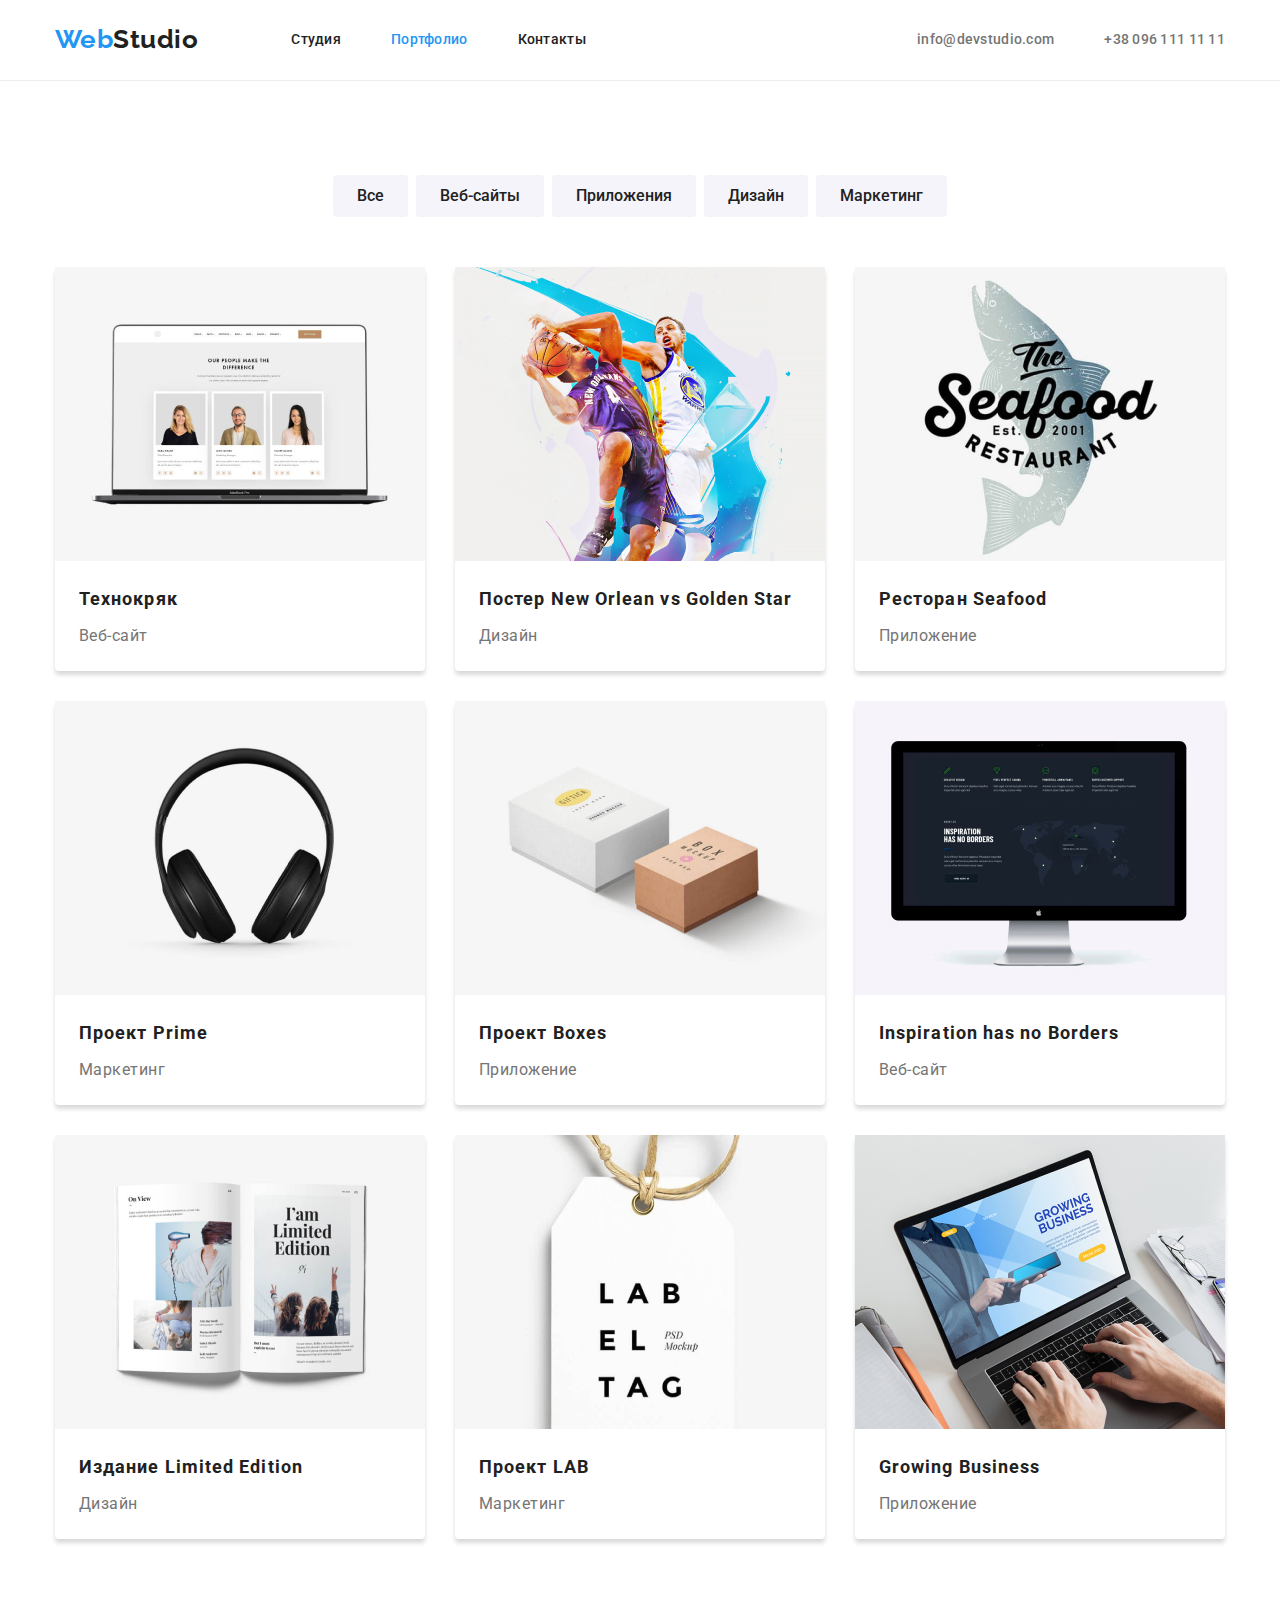
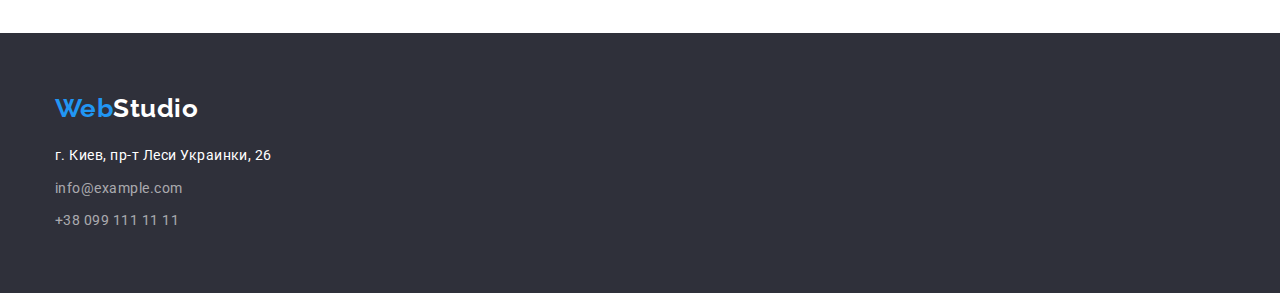
==== portfolio.html @ 8f2142db "starting-files" ====
<!DOCTYPE html>
<html lang="ru">

<head>
    <meta charset="UTF-8">
    <meta name="viewport" content="width=device-width, initial-scale=1.0">
    <title>ВебСтудия</title>
    <link rel="preconnect" href="https://fonts.gstatic.com">
    <link href="https://fonts.googleapis.com/css2?family=Raleway:wght@700&family=Roboto:wght@400;500;700;900&display=swap"
        rel="stylesheet">
    <link rel="stylesheet" href="https://cdnjs.cloudflare.com/ajax/libs/modern-normalize/1.0.0/modern-normalize.css">
    <link rel="stylesheet" href="./css/stylesheet.css">
</head>

<body>
    <!-- header -->
    <header class="header">
        <div class="container oneline">
            <nav class="navigation">
                <a class="logo-header" href="./index.html" lang="en">Web<span class="studio-above">Studio</span></a>
                <ul class="nav-links">
                    <li class="nav-links-item"><a class="nav-link" href="./index.html">Студия</a></li>
                    <li class="nav-links-item"><a class="nav-link" href="./portfolio.html"><span class="this-page">Портфолио</span></a></li>
                    <li class="nav-links-item"><a class="nav-link" href="#">Контакты</a></li>
                </ul>
            </nav>
            <ul class="header-address">
                <li class="header-address-item"><a class="nav-contact-link" href="mailto:info@devstudio.com">info@devstudio.com</a></li>
                <li class="header-address-item"><a class="nav-contact-link" href="tel:+380961111111">+38 096 111 11 11</a></li>
            </ul>
        </div>
    </header>

    <main>

        <!-- portfolio -->
        <section class="portfolio">
            <div class="container">    
                <h1 hidden>Портфолио</h1>

                <!-- buttons -->
                <ul class="buttons">
                    <li class="buttons-item"><button type="button" class="sort-button">Все</button></li>
                    <li class="buttons-item"><button type="button" class="sort-button">Веб-сайты</button></li>
                    <li class="buttons-item"><button type="button" class="sort-button">Приложения</button></li>
                    <li class="buttons-item"><button type="button" class="sort-button">Дизайн</button></li>
                    <li class="buttons-item"><button type="button" class="sort-button">Маркетинг</button></li>
                </ul>

                <!-- projects -->
                <h2 hidden>Ссылки на проекты</h2>
                <ul class="projects">
                    <li class="projects-item">
                        <a href="#">
                            <img class="projects-pic" src= ./index-images/projects/technokrjak.jpg alt="Технокряк" width="370" height="294">
                            <div class="projects-text"> 
                                <h3 class="projects-title">Технокряк</h3>
                                <p class="projects-type">Веб-сайт</p>
                            </div>
                        </a>
                    </li>
                    <li class="projects-item">
                        <a href="#">
                            <img class="projects-pic" src="./index-images/projects/neworlean.jpg" alt="Постер New Orlean vs Golden Star" width="370" height="294">
                            <div class="projects-text">
                                <h3 class="projects-title">Постер New Orlean vs Golden Star</h3>
                                <p class="projects-type">Дизайн</p>
                            </div>
                        </a>
                    </li>
                    <li class="projects-item">
                        <a href="#">
                            <img class="projects-pic" src="./index-images/projects/seafood.jpg" alt="Ресторан Seafood" width="370" height="294">
                            <div class="projects-text">
                                <h3 class="projects-title">Ресторан Seafood</h3>
                                <p class="projects-type">Приложение</p>
                            </div>
                        </a>
                    </li>
                    <li class="projects-item">
                        <a href="#">
                            <img class="projects-pic" src="./index-images/projects/prime.jpg" alt="Проект Prime" width="370" height="294">
                            <div class="projects-text">
                                <h3 class="projects-title">Проект Prime</h3>
                                <p class="projects-type">Маркетинг</p>
                            </div>
                        </a>
                    </li>
                    <li class="projects-item">
                        <a href="#">
                            <img class="projects-pic" src="./index-images/projects/boxes.jpg" alt="Проект Boxes" width="370" height="294">
                            <div class="projects-text">
                                <h3 class="projects-title">Проект Boxes</h3>
                                <p class="projects-type">Приложение</p>
                            </div>
                        </a>
                    </li>
                    <li class="projects-item">
                        <a href="#">
                            <img class="projects-pic" src="./index-images/projects/inspiration.jpg" alt="Inspiration has no Borders" width="370" height="294">
                            <div class="projects-text">
                                <h3 class="projects-title">Inspiration has no Borders</h3>
                                <p class="projects-type">Веб-сайт</p>
                            </div>
                        </a>
                    </li>
                    <li class="projects-item">
                        <a href="#">
                            <img class="projects-pic" src="./index-images/projects/limitededition.jpg" alt="Издание Limited Edition" width="370" height="294">
                            <div class="projects-text">
                                <h3 class="projects-title">Издание Limited Edition</h3>
                                <p class="projects-type">Дизайн</p>
                            </div>
                        </a>
                    </li>
                    <li class="projects-item">
                        <a href="#">
                            <img class="projects-pic" src="./index-images/projects/lab.jpg" alt="Проект LAB" width="370" height="294">
                            <div class="projects-text">
                                <h3 class="projects-title">Проект LAB</h3>
                                <p class="projects-type">Маркетинг</p>
                            </div>
                        </a>
                    </li>
                    <li class="projects-item">
                        <a href="#">
                            <img class="projects-pic" src="./index-images/projects/growing.jpg" alt="Growing Business" width="370" height="294">
                            <div class="projects-text">
                                <h3 class="projects-title">Growing Business</h3>
                                <p class="projects-type">Приложение</p>
                            </div>
                        </a>
                    </li>
                </ul>
            </div>
        </section>
    </main>

    <!-- footer -->
    <footer class="footer">
        <div class="container">
            <a class="logo-footer" href="./index.html" lang="en">Web<span class="studio-below">Studio</span></a>
            <address class="footer-addresses">
                <a class="address-link" href="#">г. Киев, пр-т Леси Украинки, 26</a>
                <a class="contact-link" href="mailto:info@example.com">info@example.com</a>
                <a class="contact-link" href="tel:+380991111111">+38 099 111 11 11</a>
            </address>
        </div>
    </footer>

</body>

</html>
---- css/stylesheet.css ----
:root {
  --accent-color: #2196f3;
  --h-color: #212121;
  --text-color: #757575;
  --white-color: #ffffff;
  --font-family: Roboto, sans-serif;
}

html {
  box-sizing: border-box;
}

*,
*::after,
*::before {
  box-sizing: inherit;
}

body {
  font-family: var(--font-family);
  letter-spacing: 0.03em;
  font-style: normal;
  margin: 0;
}

ul {
  margin: 0;
  padding: 0;
}

a {
  text-decoration: none;
}

h1,
h2,
h3,
h4,
h5,
h6,
p {
  margin: 0;
}

img {
  display: block;
  max-width: 100%;
  height: auto;
}

.container {
  width: 1200px;
  padding: 0 15px;
  margin: 0 auto;
}

/* header */

.header {
  display: flex;
  align-items: center;
  border-bottom: 1px solid #ececec;
}

.oneline {
  display: flex;
}

.navigation {
  display: flex;
}

.logo-header {
  display: inline-block;
  padding-top: 24px;
  padding-bottom: 25px;
  margin-right: 93px;
  font-family: Raleway, sans-serif;
  font-weight: 700;
  font-size: 26px;
  line-height: 1.19;
  color: var(--accent-color);
}

.studio-above {
  color: var(--h-color);
}

.nav-links {
  list-style: none;
  display: flex;
}

.nav-links-item {
  display: inline-block;
  margin-right: 50px;
}

.nav-links .nav-links-item:last-child {
  margin-right: 0;
}

.nav-link {
  display: inline-block;
  padding: 32px 0;
  font-weight: 500;
  font-size: 14px;
  line-height: 1.14;
  letter-spacing: 0.02em;
  color: var(--h-color);
}

.nav-link > .this-page {
  color: var(--accent-color);
}

.nav-link:hover,
.nav-link:focus,
.nav-contact-link:hover,
.nav-contact-link:focus {
  color: var(--accent-color);
}

.nav-contact-link {
  display: inline-block;
  font-weight: 500;
  font-size: 14px;
  line-height: 1.14;
  letter-spacing: 0.02em;
  color: var(--text-color);
  padding: 32px 0;
}

.header-address-item {
  display: inline-block;
  margin-right: 50px;
}

.header-address .header-address-item:last-child {
  margin-right: 0;
}

address {
  font-style: normal;
}

.header-address {
  margin-left: auto;
  display: flex;
  list-style: none;
}

/* footer */

.footer {
  background: #2f303a;
  padding-top: 60px;
  padding-bottom: 60px;
}

.logo-footer {
  display: inline-block;
  margin-bottom: 20px;
  font-family: Raleway, sans-serif;
  font-weight: 700;
  font-size: 26px;
  line-height: 1.19;
  color: var(--accent-color);
}

.studio-below {
  color: var(--white-color);
}

.footer-addresses {
  display: flex;
  flex-direction: column;
}

.address-link {
  font-weight: 400;
  font-size: 14px;
  line-height: 1.7;
  color: var(--white-color);
}

.contact-link {
  display: inline-block;
  margin-top: 9px;
  font-weight: 400;
  font-size: 14px;
  line-height: 1.7;
  color: rgba(255, 255, 255, 0.6);
}

/* index page */

/* hero */

.hero {
  background: #2f303a;
  padding: 200px 0px;
}

.hero-title {
  text-align: center;
  display: block;
  margin: 0 auto 30px;
  width: 696px;
  font-weight: 900;
  font-size: 44px;
  line-height: 1.36;
  letter-spacing: 0.06em;
  text-transform: uppercase;
  color: var(--white-color);
}

.order-button {
  display: block;
  padding: 8px 30px;
  margin: 0 auto;
  font-weight: 700;
  font-size: 16px;
  line-height: 1.875;
  letter-spacing: 0.06em;
  color: var(--white-color);
  background: var(--accent-color);
  box-shadow: 0px 4px 4px rgba(0, 0, 0, 0.15);
  border-radius: 4px;
  border-color: transparent;
  cursor: pointer;
}

/* usp */

.usp {
  padding: 94px 0;
}

.list {
  display: flex;
  list-style: none;
}

.list-item {
  display: inline-block;
  margin-right: 30px;
}

.list-item:last-child {
  margin-right: 0;
}

.list-item-title {
  display: inline-block;
  height: 16px;
  margin-bottom: 10px;
  font-weight: 700;
  font-size: 14px;
  line-height: 1.14;
  text-transform: uppercase;
  color: var(--h-color);
}

.list-item-descr {
  display: inline-block;
  font-weight: 400;
  font-size: 14px;
  line-height: 1.7;
  color: var(--text-color);
  height: 75px;
}

/* our job */

.ourjob {
  display: block;
  padding-bottom: 94px;
  text-align: center;
}

.section-title {
  font-weight: 700;
  font-size: 36px;
  line-height: 1.17;
  color: var(--h-color);
  margin-bottom: 50px;
}

.ourjob-list {
  display: flex;
  list-style: none;
}

.ourjob-list-item {
  display: inline-block;
  margin-right: 30px;
}

.ourjob-list-item:last-child {
  margin-right: 0px;
}

/* team */

.team {
  background: #f5f4fa;
  padding: 94px 0;
  text-align: center;
}

.members {
  display: flex;
  list-style: none;
}

.member-card {
  display: inline-block;
  margin-right: 30px;
  box-shadow: 0px 4px 4px rgba(0, 0, 0, 0.15);
  border-radius: 4px;
  border-color: transparent;
}

.member-card:last-child {
  margin-right: 0px;
}

.member-picture {
  left: 215px;
  top: 1635px;
  border-radius: 0px;
}

.card-text {
  padding: 30px;
}

.member-name {
  display: block;
  margin-bottom: 10px;
  font-weight: 500;
  font-size: 16px;
  line-height: 19px;
  color: var(--h-color);
}

.member-job {
  font-weight: normal;
  font-size: 16px;
  line-height: 1.19;
  color: var(--text-color);
}

/* portfolio */

.portfolio {
  padding-top: 94px;
  padding-bottom: 94px;
}

/* buttons */

.buttons {
  list-style: none;
  margin-bottom: 50px;
  display: flex;
  justify-content: center;
}

.sort-button {
  display: inline-block;
  padding: 6px 22px;
  font-weight: 500;
  font-size: 16px;
  line-height: 1.62;
  color: var(--h-color);
  background: #f5f4fa;
  border-radius: 4px;
  border-color: transparent;
  cursor: pointer;
}

.buttons-item {
  margin-right: 8px;
}

.buttons .buttons-item:last-child {
  margin-right: 0;
}

.sort-button:hover,
.sort-button:focus {
  color: var(--white-color);
  background: var(--accent-color);
  box-shadow: 0px 3px 1px rgba(0, 0, 0, 0.1), 0px 1px 2px rgba(0, 0, 0, 0.08),
    0px 2px 2px #0000001f;
}

/* projects */

.projects {
  list-style: none;
  display: flex;
  flex-wrap: wrap;
}

.projects-item {
  width: 370px;
  margin-right: 30px;
  margin-bottom: 30px;
  box-shadow: 0px 4px 4px rgba(0, 0, 0, 0.15);
  border-radius: 4px;
  border-color: transparent;
}

.projects-item:nth-child(3n) {
  margin-right: 0;
}

.projects-item:nth-last-child(-n + 3) {
  margin-bottom: 0;
}

.projects-text {
  padding: 20px 24px;
}

.projects-title {
  display: block;
  margin-bottom: 4px;
  font-weight: 700;
  font-size: 18px;
  line-height: 2;
  letter-spacing: 0.06em;
  color: var(--h-color);
}

.projects-type {
  font-weight: 400;
  font-size: 16px;
  line-height: 1.875;
  color: var(--text-color);
}
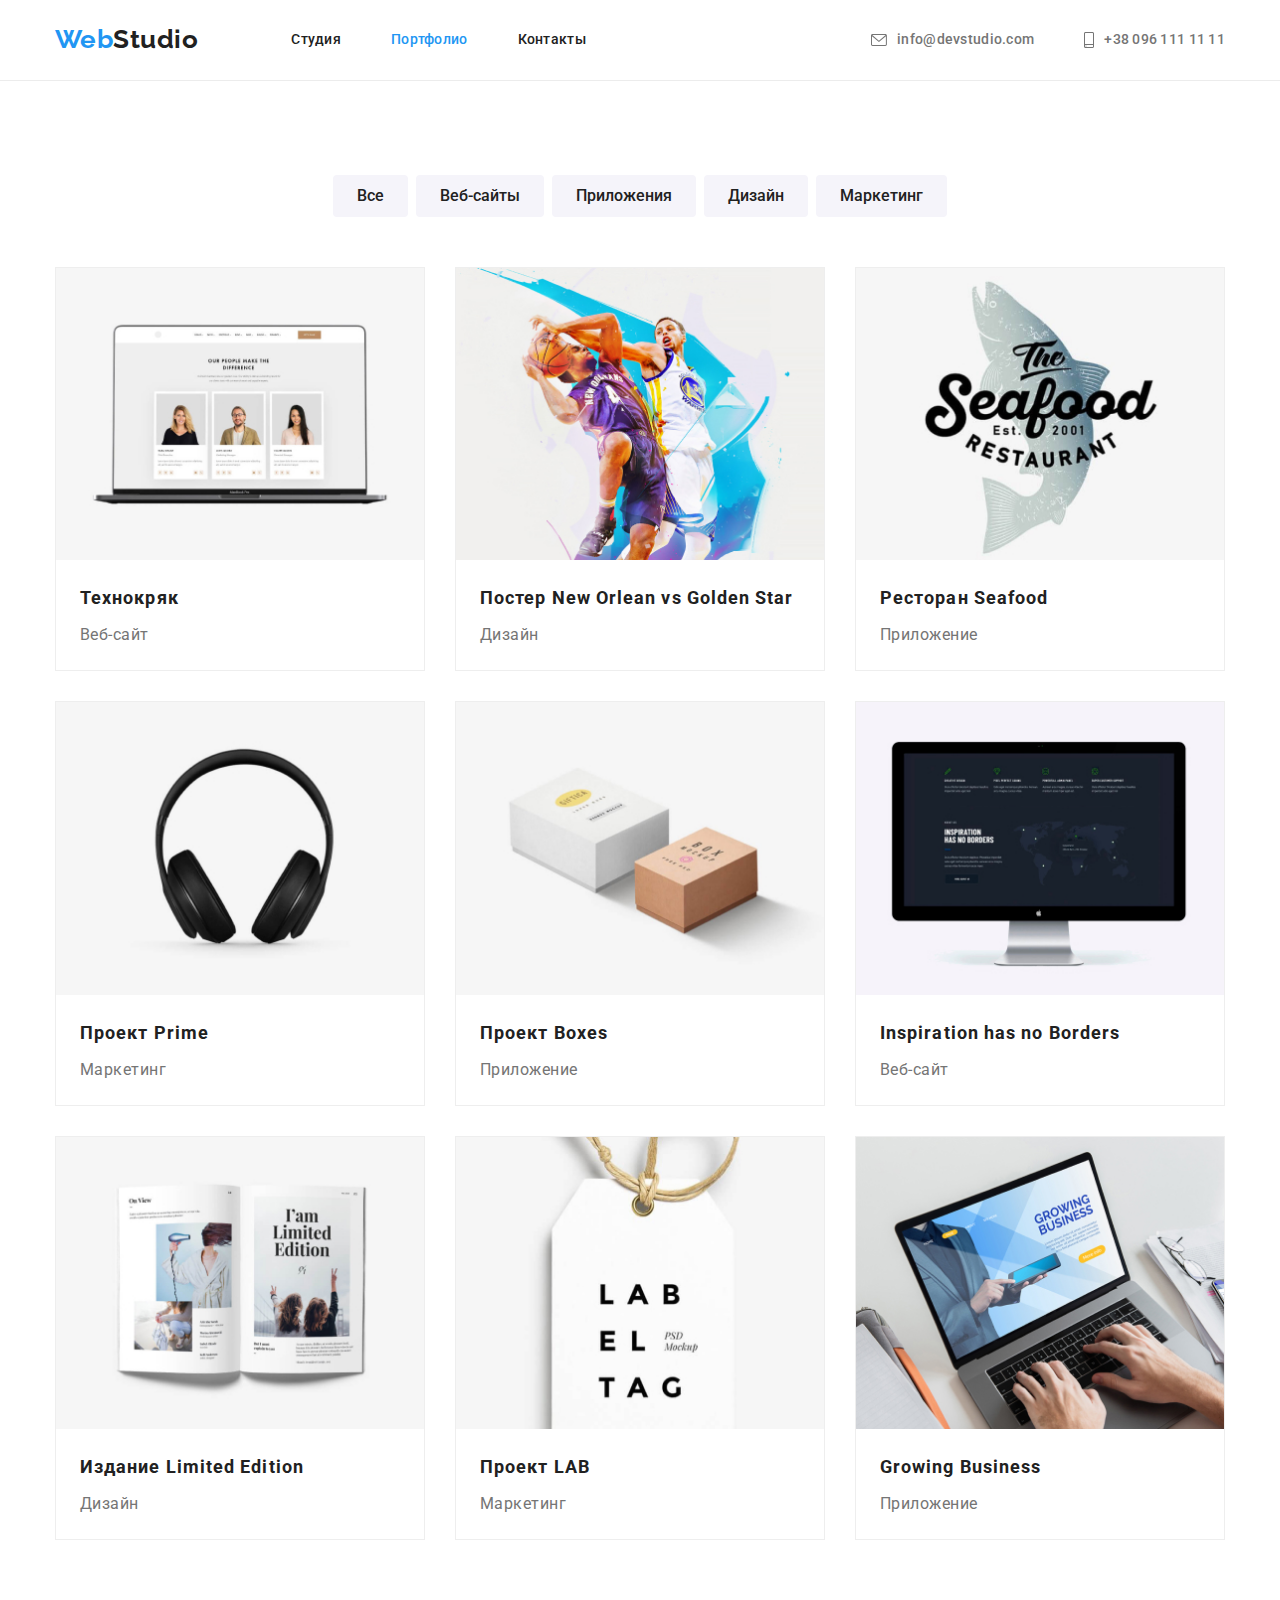
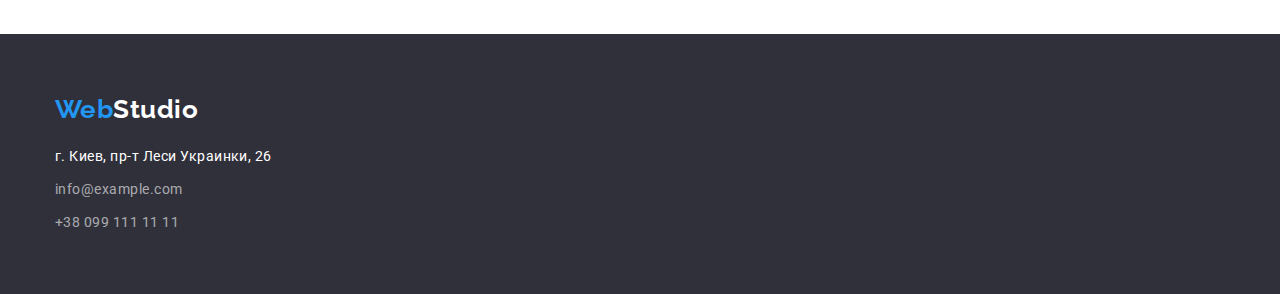
==== commit c3af6190: "except-usp-and-footer" ====
--- a/portfolio.html
+++ b/portfolio.html
@@ -25,8 +25,22 @@
                 </ul>
             </nav>
             <ul class="header-address">
-                <li class="header-address-item"><a class="nav-contact-link" href="mailto:info@devstudio.com">info@devstudio.com</a></li>
-                <li class="header-address-item"><a class="nav-contact-link" href="tel:+380961111111">+38 096 111 11 11</a></li>
+                <li class="header-address-item">
+                    <a class="nav-contact-link" href="mailto:info@devstudio.com">
+                        <svg class="header-icon" width="16" height="12">
+                            <use href="./index-images/icons/sprite.svg#icon-envelope">
+                            </use>
+                        </svg>info@devstudio.com
+                    </a>
+                </li>
+                <li class="header-address-item">
+                    <a class="nav-contact-link" href="tel:+380961111111">
+                        <svg class="header-icon" width="10" height="16">
+                            <use href="./index-images/icons/sprite.svg#icon-smartphone">
+                            </use>
+                        </svg>+38 096 111 11 11
+                    </a>
+                </li>
             </ul>
         </div>
     </header>
--- a/css/stylesheet.css
+++ b/css/stylesheet.css
@@ -121,8 +121,19 @@
   color: var(--accent-color);
 }
 
+.header-address-item {
+  display: inline-block;
+  margin-right: 50px;
+  color: var(--text-color);
+}
+
+.header-address .header-address-item:last-child {
+  margin-right: 0;
+}
+
 .nav-contact-link {
-  display: inline-block;
+  display: flex;
+  align-items: center;
   font-weight: 500;
   font-size: 14px;
   line-height: 1.14;
@@ -131,13 +142,15 @@
   padding: 32px 0;
 }
 
-.header-address-item {
-  display: inline-block;
-  margin-right: 50px;
-}
-
-.header-address .header-address-item:last-child {
-  margin-right: 0;
+.header-icon {
+  display: inline-block;
+  margin-right: 10px;
+  fill: currentColor;
+}
+
+.header-icon:hover,
+.header-icon:focus {
+  color: var(--accent-color);
 }
 
 address {
@@ -156,6 +169,8 @@
   background: #2f303a;
   padding-top: 60px;
   padding-bottom: 60px;
+  display: flex;
+  flex-direction: row;
 }
 
 .logo-footer {
@@ -193,13 +208,73 @@
   color: rgba(255, 255, 255, 0.6);
 }
 
+.join-title {
+  display: inline-block;
+  margin-bottom: 20px;
+  font-weight: 700;
+  font-size: 14px;
+  line-height: 1.14;
+  text-transform: uppercase;
+  color: var(--white-color);
+}
+/* 
+.member-links {
+  display: flex;
+  flex-direction: row;
+  justify-content: center;
+}
+
+.member-links-item {
+  display: flex;
+  justify-content: center;
+  align-items: center;
+  width: 44px;
+  height: 44px;
+  margin-right: 10px;
+  background-color: var(--white-color);
+  border-radius: 50%;
+}
+
+.member-links-item:last-child {
+  margin-right: 0;
+}
+
+.member-links-item:hover,
+.member-links-item:focus {
+  background-color: var(--accent-color);
+}
+
+.link-icon {
+  width: 20px;
+  height: 20px;
+  background-size: contain;
+  background-position: center;
+  background-repeat: no-repeat;
+  fill: #afb1b8;
+}
+
+.link-icon:hover,
+.link-icon:focus {
+  fill: var(--white-color);
+}
+ */
 /* index page */
 
 /* hero */
 
 .hero {
-  background: #2f303a;
+  max-width: 1600px;
   padding: 200px 0px;
+  margin: 0 auto;
+  background-color: #2f303a;
+  background-image: linear-gradient(
+      rgba(47, 48, 58, 0.4),
+      rgba(47, 48, 58, 0.4)
+    ),
+    url(../index-images/bcgimg.jpg);
+  background-size: cover;
+  background-repeat: no-repeat;
+  background-position: center;
 }
 
 .hero-title {
@@ -245,10 +320,38 @@
 .list-item {
   display: inline-block;
   margin-right: 30px;
+  width: 270px;
 }
 
 .list-item:last-child {
   margin-right: 0;
+}
+
+.list-item::before {
+  content: "";
+  display: block;
+  height: 120px;
+  margin-bottom: 30px;
+  background-color: #f5f4fa;
+  background-repeat: no-repeat;
+  background-position: center;
+  background-size: contain;
+}
+
+.antenna {
+  background-image: url("../index-images/icons/sprite.svg#icon-antenna");
+}
+
+.clock {
+  background-image: url("../index-images/icons/sprite.svg#icon-clock");
+}
+
+.diagram {
+  background-image: url("../index-images/icons/sprite.svg#icon-diagram");
+}
+
+.astronaut {
+  background-image: url("../index-images/icons/sprite.svg#icon-astronaut");
 }
 
 .list-item-title {
@@ -320,6 +423,7 @@
   box-shadow: 0px 4px 4px rgba(0, 0, 0, 0.15);
   border-radius: 4px;
   border-color: transparent;
+  background-color: var(--white-color);
 }
 
 .member-card:last-child {
@@ -346,10 +450,96 @@
 }
 
 .member-job {
+  display: inline-block;
+  margin-bottom: 16px;
   font-weight: normal;
   font-size: 16px;
   line-height: 1.19;
   color: var(--text-color);
+}
+
+.member-links {
+  display: flex;
+  flex-direction: row;
+  justify-content: center;
+}
+
+.member-links-item {
+  display: flex;
+  justify-content: center;
+  align-items: center;
+  width: 44px;
+  height: 44px;
+  margin-right: 10px;
+  background-color: var(--white-color);
+  border-radius: 50%;
+}
+
+.member-links-item:last-child {
+  margin-right: 0;
+}
+
+.member-links-item:hover,
+.member-links-item:focus {
+  background-color: var(--accent-color);
+}
+
+.link-icon {
+  width: 20px;
+  height: 20px;
+  background-size: contain;
+  background-position: center;
+  background-repeat: no-repeat;
+  fill: #afb1b8;
+}
+
+.link-icon:hover,
+.link-icon:focus {
+  fill: var(--white-color);
+}
+
+/* clients */
+
+.clients {
+  padding: 94px 0;
+  text-align: center;
+}
+
+.client-list {
+  display: flex;
+  list-style: none;
+}
+
+.client-item-link {
+  display: flex;
+  justify-content: center;
+  align-items: center;
+  margin-right: 30px;
+  border: 1px solid #afb1b8;
+  border-radius: 4px;
+  width: 170px;
+  height: 90px;
+}
+
+.client-item:last-child {
+  margin-right: 0;
+}
+
+.client-item-logo {
+  background-size: contain;
+  background-repeat: no-repeat;
+  background-position: center;
+  fill: #afb1b8;
+}
+
+.client-item-link:hover,
+.client-item-link:focus {
+  border-color: var(--accent-color);
+}
+
+.client-item-logo:hover,
+.client-item-logo:focus {
+  fill: var(--accent-color);
 }
 
 /* portfolio */
@@ -409,9 +599,12 @@
   width: 370px;
   margin-right: 30px;
   margin-bottom: 30px;
-  box-shadow: 0px 4px 4px rgba(0, 0, 0, 0.15);
-  border-radius: 4px;
-  border-color: transparent;
+  border: 1px solid #eeeeee;
+}
+
+.projects-item:hover {
+  box-shadow: 0px 1px 1px rgba(0, 0, 0, 0.12), 0px 4px 4px rgba(0, 0, 0, 0.06),
+    1px 4px 6px rgba(0, 0, 0, 0.16);
 }
 
 .projects-item:nth-child(3n) {
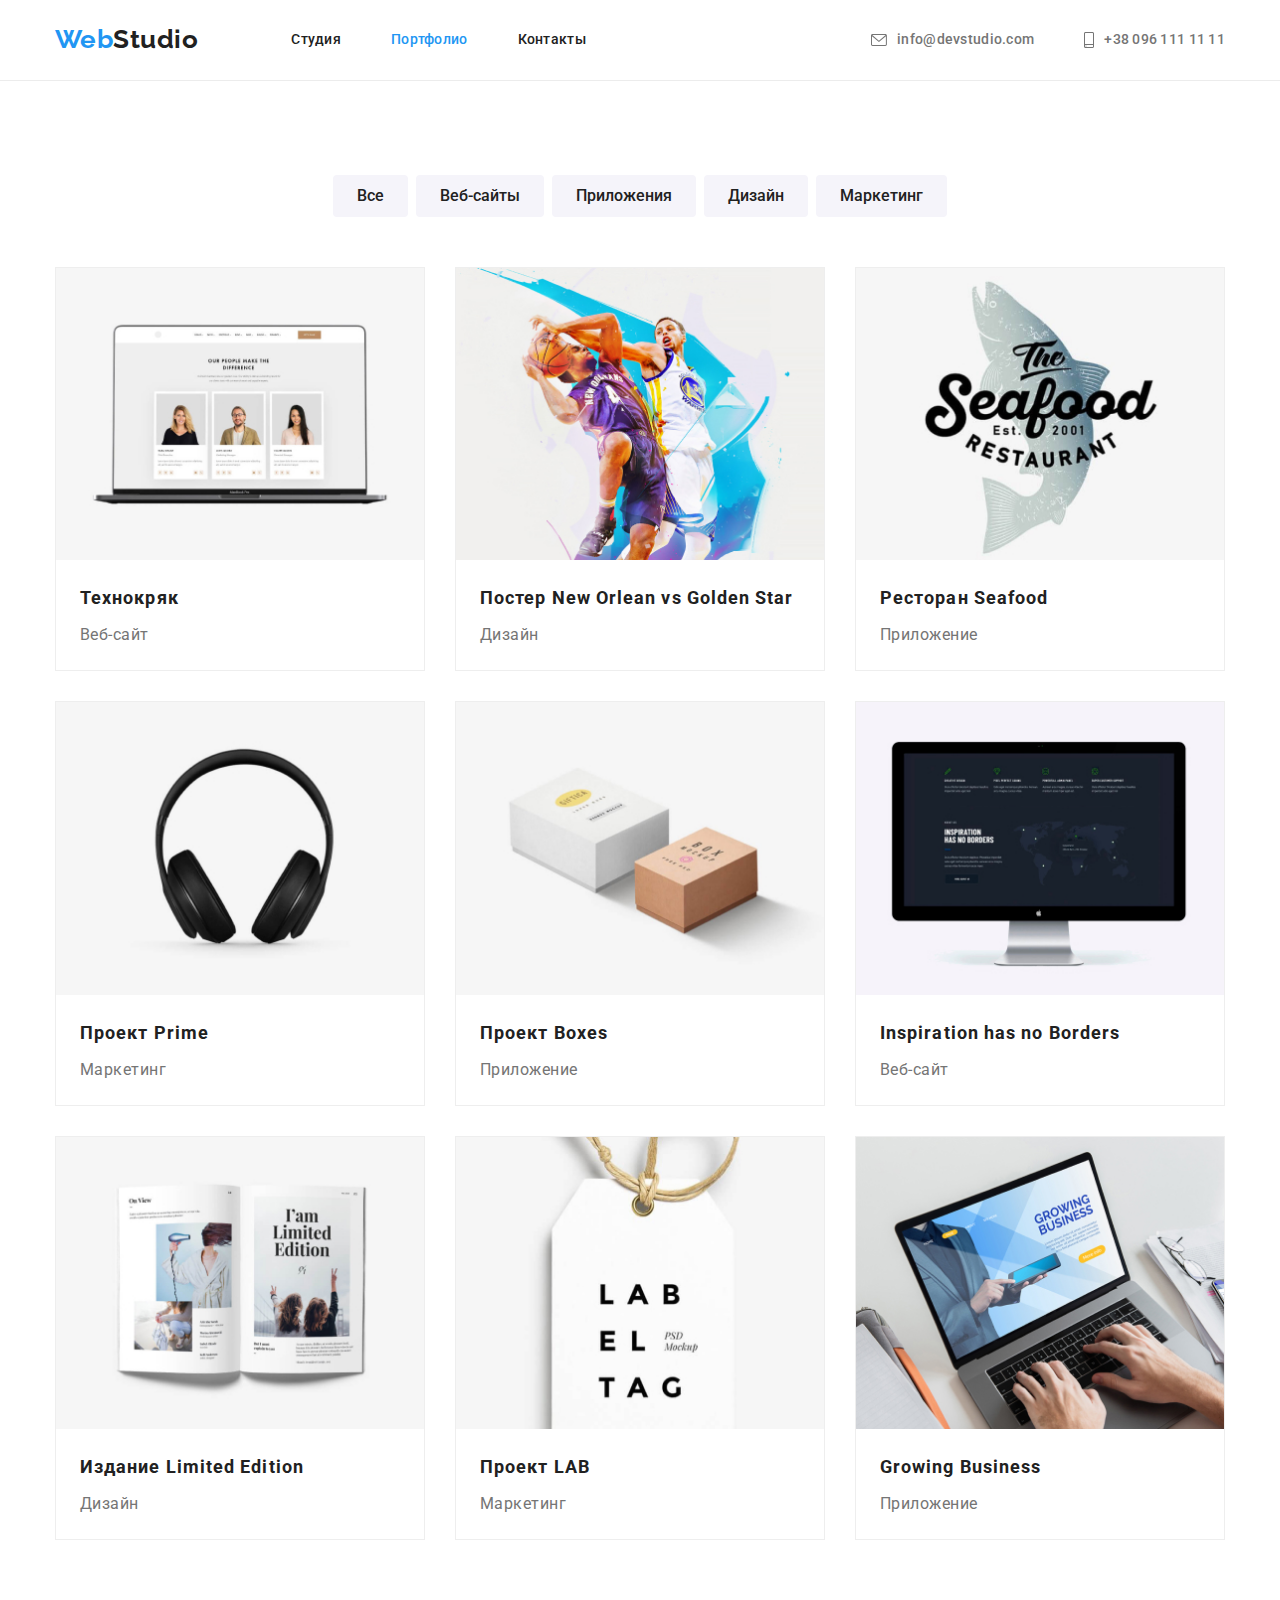
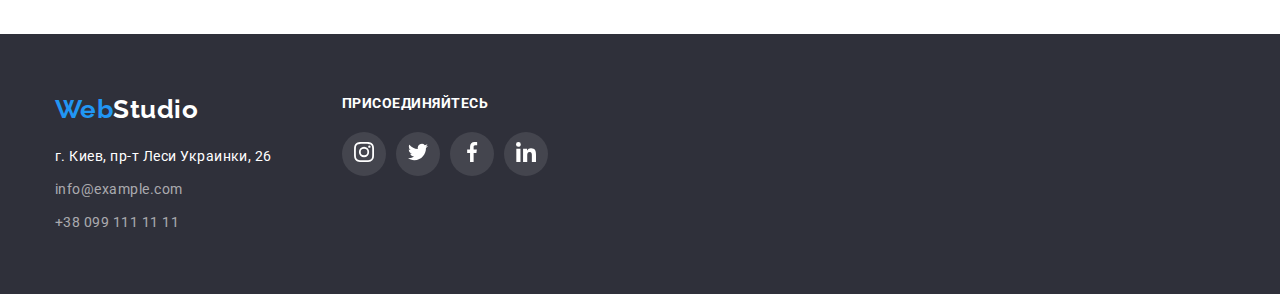
==== commit 3b308f69: "added-usp-and-footer" ====
--- a/portfolio.html
+++ b/portfolio.html
@@ -152,13 +152,52 @@
 
     <!-- footer -->
     <footer class="footer">
-        <div class="container">
-            <a class="logo-footer" href="./index.html" lang="en">Web<span class="studio-below">Studio</span></a>
-            <address class="footer-addresses">
-                <a class="address-link" href="#">г. Киев, пр-т Леси Украинки, 26</a>
-                <a class="contact-link" href="mailto:info@example.com">info@example.com</a>
-                <a class="contact-link" href="tel:+380991111111">+38 099 111 11 11</a>
-            </address>
+        <div class="container general">
+            <div class="footer-one">
+                <a class="logo-footer" href="./index.html" lang="en">Web<span class="studio-below">Studio</span></a>
+                <address class="footer-addresses">
+                    <a class="address-link" href="#">г. Киев, пр-т Леси Украинки, 26</a>
+                    <a class="contact-link" href="mailto:info@example.com">info@example.com</a>
+                    <a class="contact-link" href="tel:+380991111111">+38 099 111 11 11</a>
+                </address>
+            </div>
+            <div class="footer-two">
+                <h3 class="join-title">Присоединяйтесь</h3>
+                <ul class="member-links">
+                    <li class="member-links-item down">
+                        <a href="#" class="member-link">
+                            <svg class="link-icon foot">
+                                <use href="./index-images/icons/sprite.svg#icon-instagram">
+                                </use>
+                            </svg>
+                        </a>
+                    </li>
+                    <li class="member-links-item down">
+                        <a href="#" class="member-link">
+                            <svg class="link-icon foot">
+                                <use href="./index-images/icons/sprite.svg#icon-twitter">
+                                </use>
+                            </svg>
+                        </a>
+                    </li>
+                    <li class="member-links-item down">
+                        <a href="#" class="member-link">
+                            <svg class="link-icon foot">
+                                <use href="./index-images/icons/sprite.svg#icon-facebook">
+                                </use>
+                            </svg>
+                        </a>
+                    </li>
+                    <li class="member-links-item down">
+                        <a href="#" class="member-link">
+                            <svg class="link-icon foot">
+                                <use href="./index-images/icons/sprite.svg#icon-linkedin">
+                                </use>
+                            </svg>
+                        </a>
+                    </li>
+                </ul>
+            </div>
         </div>
     </footer>
 
--- a/css/stylesheet.css
+++ b/css/stylesheet.css
@@ -169,8 +169,18 @@
   background: #2f303a;
   padding-top: 60px;
   padding-bottom: 60px;
+}
+
+.general {
   display: flex;
   flex-direction: row;
+}
+
+/* footer-one container */
+
+.footer-one {
+  display: inline-block;
+  margin-right: 70px;
 }
 
 .logo-footer {
@@ -208,6 +218,8 @@
   color: rgba(255, 255, 255, 0.6);
 }
 
+/* footer-two container*/
+
 .join-title {
   display: inline-block;
   margin-bottom: 20px;
@@ -217,47 +229,15 @@
   text-transform: uppercase;
   color: var(--white-color);
 }
-/* 
-.member-links {
-  display: flex;
-  flex-direction: row;
-  justify-content: center;
-}
-
-.member-links-item {
-  display: flex;
-  justify-content: center;
-  align-items: center;
-  width: 44px;
-  height: 44px;
-  margin-right: 10px;
-  background-color: var(--white-color);
-  border-radius: 50%;
-}
-
-.member-links-item:last-child {
-  margin-right: 0;
-}
-
-.member-links-item:hover,
-.member-links-item:focus {
-  background-color: var(--accent-color);
-}
-
-.link-icon {
-  width: 20px;
-  height: 20px;
-  background-size: contain;
-  background-position: center;
-  background-repeat: no-repeat;
-  fill: #afb1b8;
-}
-
-.link-icon:hover,
-.link-icon:focus {
+
+.down {
+  background-color: rgba(255, 255, 255, 0.1);
+}
+
+.foot {
   fill: var(--white-color);
 }
- */
+
 /* index page */
 
 /* hero */
@@ -335,23 +315,22 @@
   background-color: #f5f4fa;
   background-repeat: no-repeat;
   background-position: center;
-  background-size: contain;
-}
-
-.antenna {
-  background-image: url("../index-images/icons/sprite.svg#icon-antenna");
-}
-
-.clock {
-  background-image: url("../index-images/icons/sprite.svg#icon-clock");
-}
-
-.diagram {
-  background-image: url("../index-images/icons/sprite.svg#icon-diagram");
-}
-
-.astronaut {
-  background-image: url("../index-images/icons/sprite.svg#icon-astronaut");
+}
+
+.antenna::before {
+  background-image: url("../index-images/icons/antenna.svg");
+}
+
+.clock::before {
+  background-image: url("../index-images/icons/clock.svg");
+}
+
+.diagram::before {
+  background-image: url("../index-images/icons/diagram.svg");
+}
+
+.astronaut::before {
+  background-image: url("../index-images/icons/astronaut.svg");
 }
 
 .list-item-title {
@@ -471,7 +450,6 @@
   width: 44px;
   height: 44px;
   margin-right: 10px;
-  background-color: var(--white-color);
   border-radius: 50%;
 }
 
@@ -490,6 +468,9 @@
   background-size: contain;
   background-position: center;
   background-repeat: no-repeat;
+}
+
+.main {
   fill: #afb1b8;
 }
 
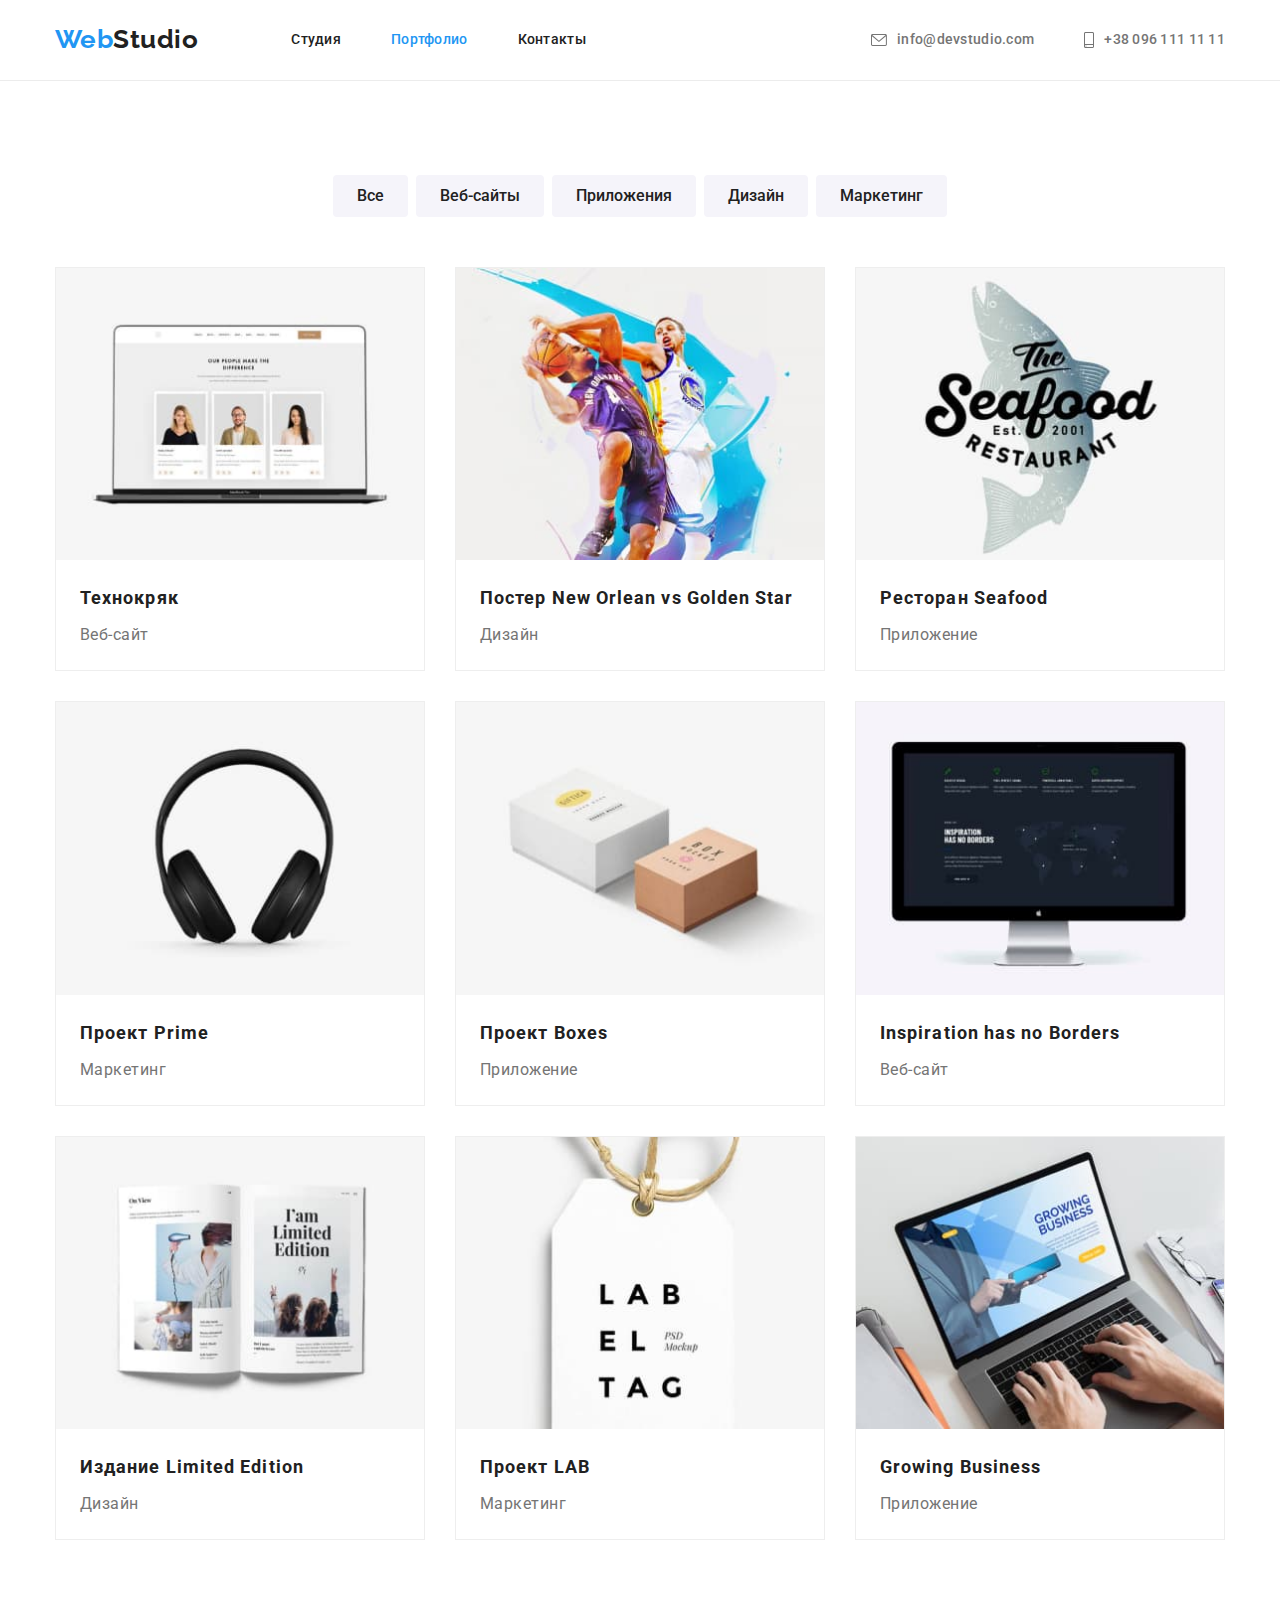
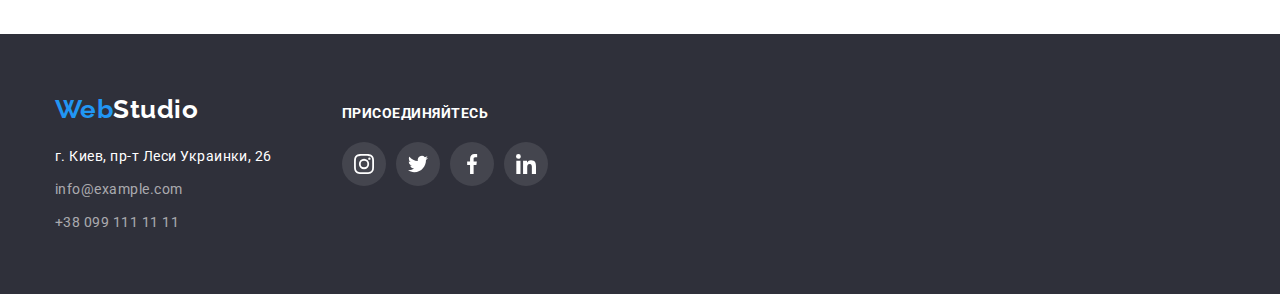
==== commit 29e55c2a: "polished-svgs" ====
--- a/portfolio.html
+++ b/portfolio.html
@@ -65,7 +65,7 @@
                 <h2 hidden>Ссылки на проекты</h2>
                 <ul class="projects">
                     <li class="projects-item">
-                        <a href="#">
+                        <a href="#" class="projects-link">
                             <img class="projects-pic" src= ./index-images/projects/technokrjak.jpg alt="Технокряк" width="370" height="294">
                             <div class="projects-text"> 
                                 <h3 class="projects-title">Технокряк</h3>
@@ -74,7 +74,7 @@
                         </a>
                     </li>
                     <li class="projects-item">
-                        <a href="#">
+                        <a href="#" class="projects-link">
                             <img class="projects-pic" src="./index-images/projects/neworlean.jpg" alt="Постер New Orlean vs Golden Star" width="370" height="294">
                             <div class="projects-text">
                                 <h3 class="projects-title">Постер New Orlean vs Golden Star</h3>
@@ -83,7 +83,7 @@
                         </a>
                     </li>
                     <li class="projects-item">
-                        <a href="#">
+                        <a href="#" class="projects-link">
                             <img class="projects-pic" src="./index-images/projects/seafood.jpg" alt="Ресторан Seafood" width="370" height="294">
                             <div class="projects-text">
                                 <h3 class="projects-title">Ресторан Seafood</h3>
@@ -92,7 +92,7 @@
                         </a>
                     </li>
                     <li class="projects-item">
-                        <a href="#">
+                        <a href="#" class="projects-link">
                             <img class="projects-pic" src="./index-images/projects/prime.jpg" alt="Проект Prime" width="370" height="294">
                             <div class="projects-text">
                                 <h3 class="projects-title">Проект Prime</h3>
@@ -101,7 +101,7 @@
                         </a>
                     </li>
                     <li class="projects-item">
-                        <a href="#">
+                        <a href="#" class="projects-link">
                             <img class="projects-pic" src="./index-images/projects/boxes.jpg" alt="Проект Boxes" width="370" height="294">
                             <div class="projects-text">
                                 <h3 class="projects-title">Проект Boxes</h3>
@@ -110,7 +110,7 @@
                         </a>
                     </li>
                     <li class="projects-item">
-                        <a href="#">
+                        <a href="#" class="projects-link">
                             <img class="projects-pic" src="./index-images/projects/inspiration.jpg" alt="Inspiration has no Borders" width="370" height="294">
                             <div class="projects-text">
                                 <h3 class="projects-title">Inspiration has no Borders</h3>
@@ -119,7 +119,7 @@
                         </a>
                     </li>
                     <li class="projects-item">
-                        <a href="#">
+                        <a href="#" class="projects-link">
                             <img class="projects-pic" src="./index-images/projects/limitededition.jpg" alt="Издание Limited Edition" width="370" height="294">
                             <div class="projects-text">
                                 <h3 class="projects-title">Издание Limited Edition</h3>
@@ -128,7 +128,7 @@
                         </a>
                     </li>
                     <li class="projects-item">
-                        <a href="#">
+                        <a href="#" class="projects-link">
                             <img class="projects-pic" src="./index-images/projects/lab.jpg" alt="Проект LAB" width="370" height="294">
                             <div class="projects-text">
                                 <h3 class="projects-title">Проект LAB</h3>
@@ -137,7 +137,7 @@
                         </a>
                     </li>
                     <li class="projects-item">
-                        <a href="#">
+                        <a href="#" class="projects-link">
                             <img class="projects-pic" src="./index-images/projects/growing.jpg" alt="Growing Business" width="370" height="294">
                             <div class="projects-text">
                                 <h3 class="projects-title">Growing Business</h3>
--- a/css/stylesheet.css
+++ b/css/stylesheet.css
@@ -174,6 +174,7 @@
 .general {
   display: flex;
   flex-direction: row;
+  align-items: baseline;
 }
 
 /* footer-one container */
@@ -441,12 +442,11 @@
   display: flex;
   flex-direction: row;
   justify-content: center;
+  list-style: none;
 }
 
 .member-links-item {
-  display: flex;
-  justify-content: center;
-  align-items: center;
+  display: block;
   width: 44px;
   height: 44px;
   margin-right: 10px;
@@ -457,25 +457,27 @@
   margin-right: 0;
 }
 
-.member-links-item:hover,
-.member-links-item:focus {
-  background-color: var(--accent-color);
+.member-link {
+  width: inherit;
+  height: inherit;
+  border-radius: inherit;
+  display: flex;
+  justify-content: center;
+  align-items: center;
+  fill: #afb1b8;
 }
 
 .link-icon {
+  height: 20px;
   width: 20px;
-  height: 20px;
   background-size: contain;
   background-position: center;
   background-repeat: no-repeat;
 }
 
-.main {
-  fill: #afb1b8;
-}
-
-.link-icon:hover,
-.link-icon:focus {
+.member-link:hover,
+.member-link:focus {
+  background-color: var(--accent-color);
   fill: var(--white-color);
 }
 
@@ -491,15 +493,19 @@
   list-style: none;
 }
 
+.client-item {
+  display: block;
+  margin-right: 30px;
+}
 .client-item-link {
   display: flex;
   justify-content: center;
   align-items: center;
-  margin-right: 30px;
   border: 1px solid #afb1b8;
   border-radius: 4px;
   width: 170px;
   height: 90px;
+  fill: #afb1b8;
 }
 
 .client-item:last-child {
@@ -510,16 +516,11 @@
   background-size: contain;
   background-repeat: no-repeat;
   background-position: center;
-  fill: #afb1b8;
 }
 
 .client-item-link:hover,
 .client-item-link:focus {
   border-color: var(--accent-color);
-}
-
-.client-item-logo:hover,
-.client-item-logo:focus {
   fill: var(--accent-color);
 }
 
@@ -583,7 +584,12 @@
   border: 1px solid #eeeeee;
 }
 
-.projects-item:hover {
+.projects-link {
+  display: block;
+}
+
+.projects-link:hover,
+.projects-link:focus {
   box-shadow: 0px 1px 1px rgba(0, 0, 0, 0.12), 0px 4px 4px rgba(0, 0, 0, 0.06),
     1px 4px 6px rgba(0, 0, 0, 0.16);
 }
